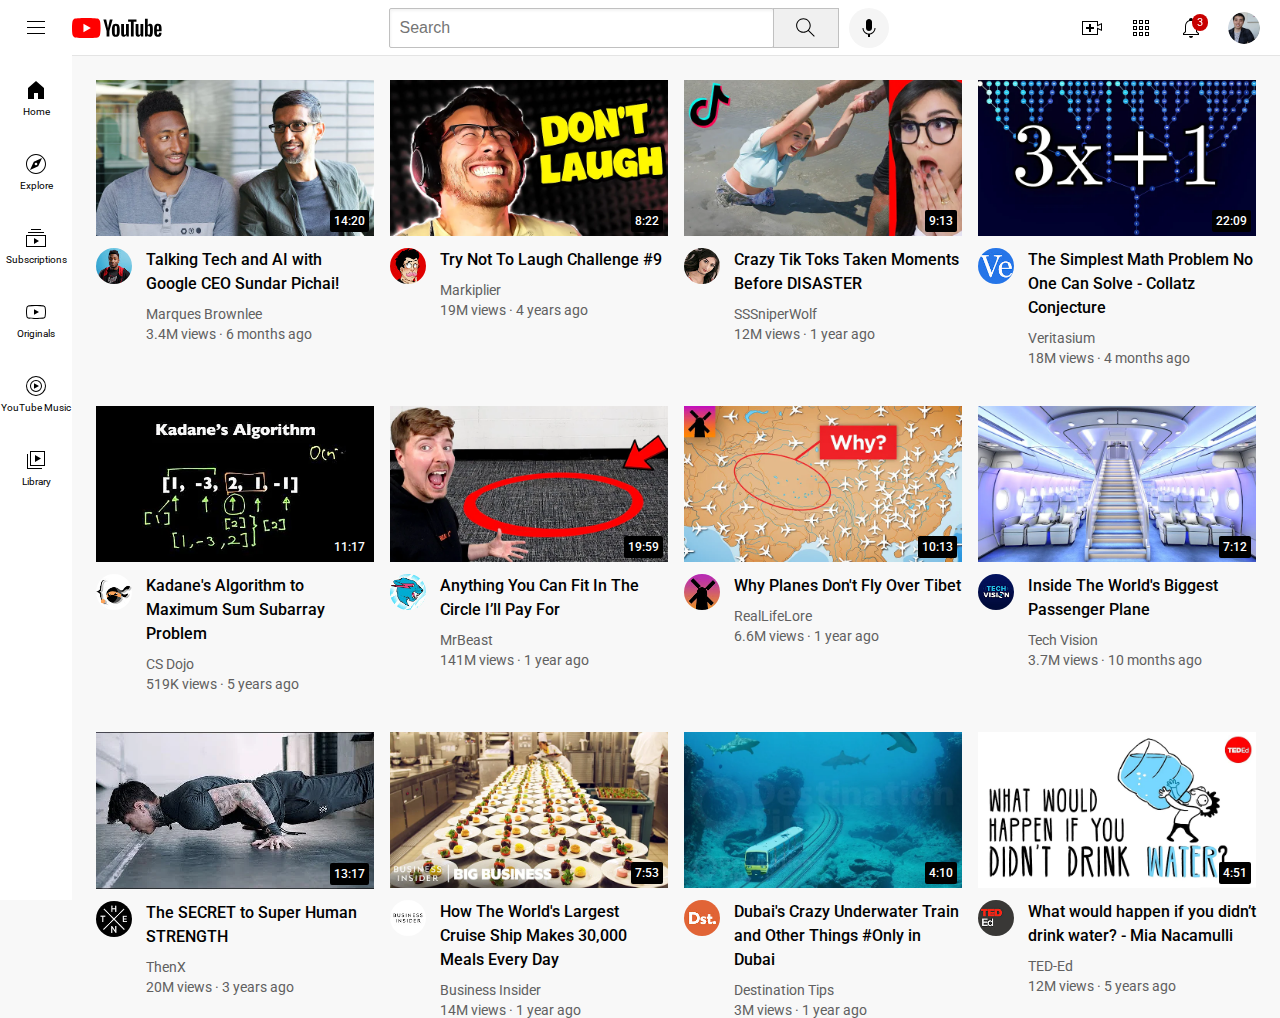
==== index1.html @ c74dbeb5 "Rename index.html to index1.html" ====
<!DOCTYPE html>
<html>
  <head>
    <title>YouTube.com Clone</title>

    <link rel="preconnect" href="https://fonts.googleapis.com">
    <link rel="preconnect" href="https://fonts.gstatic.com" crossorigin>
    <link href="https://fonts.googleapis.com/css2?family=Roboto:wght@400;500;700&display=swap" rel="stylesheet">

    <link rel="stylesheet" href="styles/general.css">
    <link rel="stylesheet" href="styles/header.css">
    <link rel="stylesheet" href="styles/video.css">
    <link rel="stylesheet" href="styles/sidebar.css">
  </head>
  <body>
    <header class="header">
      <div class="left-section">
        <img class="hamburger-menu" src="icons/hamburger-menu.svg">
        <img class="youtube-logo" src="icons/youtube-logo.svg">
      </div>
      <div class="middle-section">
        <input class="search-bar" type="text" placeholder="Search">
        <button class="search-button">
          <img class="search-icon" src="icons/search.svg">
          <div class="tooltip">Search</div>
        </button>
        <!-- Put position absolute inside position relative -->
        <button class="voice-search-button">
          <img class="voice-search-icon" src="icons/voice-search-icon.svg">
          <div class="tooltip">Search with your voice</div>
        </button>
      </div>
      <div class="right-section">
        <div class="upload-icon-container">
          <img class="upload-icon" src="icons/upload.svg">
          <div class="tooltip">Create</div>
        </div>
        <div class="youtube-apps-icon-container">
          <img class="youtube-apps-icon" src="icons/youtube-apps.svg">
          <div class="tooltip">YouTube Apps</div>
        </div>
        <div class="notifications-icon-container">
          <img class="notifications-icon" src="icons/notifications.svg">
          <div class="notifications-count">3</div>
          <div class="tooltip">Notifications</div>
        </div>
        <img class="current-user-picture" src="channel-pictures/my-channel.jpeg">
      </div>
    </header>

    <nav class="sidebar">
      <div class="sidebar-link">
        <img src="icons/home.svg">
        <div>Home</div>
      </div>
      <div class="sidebar-link">
        <img src="icons/explore.svg">
        <div>Explore</div>
      </div>
      <div class="sidebar-link">
        <img src="icons/subscriptions.svg">
        <div>Subscriptions</div>
      </div>
      <div class="sidebar-link">
        <img src="icons/originals.svg">
        <div>Originals</div>
      </div>
      <div class="sidebar-link">
        <img src="icons/youtube-music.svg">
        <div>YouTube Music</div>
      </div>
      <div class="sidebar-link">
        <img src="icons/library.svg">
        <div>Library</div>
      </div>
    </nav>

    <main>
      <section class="video-grid">
        <div class="video-preview">
          <div class="thumbnail-row">
            <img class="thumbnail" src="thumbnails/thumbnail-1.webp">
            <div class="video-time">14:20</div>
          </div>
          <div class="video-info-grid">
            <div class="channel-picture">
              <img class="profile-picture" src="channel-pictures/channel-1.jpeg">
            </div>
            <div class="video-info">
              <p class="video-title">
                Talking Tech and AI with Google CEO Sundar Pichai!
              </p>
              <p class="video-author">
                Marques Brownlee
              </p>
              <p class="video-stats">
                3.4M views &#183; 6 months ago
              </p>
            </div>
          </div>
        </div>

        <div class="video-preview">
          <div class="thumbnail-row">
            <img class="thumbnail" src="thumbnails/thumbnail-2.webp">
            <div class="video-time">8:22</div>
          </div>
          <div class="video-info-grid">
            <div class="channel-picture">
              <img class="profile-picture" src="channel-pictures/channel-2.jpeg">
            </div>
            <div class="video-info">
              <p class="video-title">
                Try Not To Laugh Challenge #9
              </p>
              <p class="video-author">
                Markiplier
              </p>
              <p class="video-stats">
                19M views &#183; 4 years ago
              </p>
            </div>
          </div>
        </div>

        <div class="video-preview">
          <div class="thumbnail-row">
            <img class="thumbnail" src="thumbnails/thumbnail-3.webp">
            <div class="video-time">9:13</div>
          </div>
          <div class="video-info-grid">
            <div class="channel-picture">
              <img class="profile-picture" src="channel-pictures/channel-3.jpeg">
            </div>
            <div class="video-info">
              <p class="video-title">
                Crazy Tik Toks Taken Moments Before DISASTER
              </p>
              <p class="video-author">
                SSSniperWolf
              </p>
              <p class="video-stats">
                12M views &#183; 1 year ago
              </p>
            </div>
          </div>
        </div>

        <div class="video-preview">
          <div class="thumbnail-row">
            <img class="thumbnail" src="thumbnails/thumbnail-4.webp">
            <div class="video-time">22:09</div>
          </div>
          <div class="video-info-grid">
            <div class="channel-picture">
              <img class="profile-picture" src="channel-pictures/channel-4.jpeg">
            </div>
            <div class="video-info">
              <p class="video-title">
                The Simplest Math Problem No One Can Solve - Collatz Conjecture
              </p>
              <p class="video-author">
                Veritasium
              </p>
              <p class="video-stats">
                18M views &#183; 4 months ago
              </p>
            </div>
          </div>
        </div>

        <div class="video-preview">
          <div class="thumbnail-row">
            <img class="thumbnail" src="thumbnails/thumbnail-5.webp">
            <div class="video-time">11:17</div>
          </div>
          <div class="video-info-grid">
            <div class="channel-picture">
              <img class="profile-picture" src="channel-pictures/channel-5.jpeg">
            </div>
            <div class="video-info">
              <p class="video-title">
                Kadane's Algorithm to Maximum Sum Subarray Problem
              </p>
              <p class="video-author">
                CS Dojo
              </p>
              <p class="video-stats">
                519K views &#183; 5 years ago
              </p>
            </div>
          </div>
        </div>

        <div class="video-preview">
          <div class="thumbnail-row">
            <img class="thumbnail" src="thumbnails/thumbnail-6.webp">
            <div class="video-time">19:59</div>
          </div>
          <div class="video-info-grid">
            <div class="channel-picture">
              <img class="profile-picture" src="channel-pictures/channel-6.jpeg">
            </div>
            <div class="video-info">
              <p class="video-title">
                Anything You Can Fit In The Circle I’ll Pay For
              </p>
              <p class="video-author">
                MrBeast
              </p>
              <p class="video-stats">
                141M views &#183; 1 year ago
              </p>
            </div>
          </div>
        </div>

        <div class="video-preview">
          <div class="thumbnail-row">
            <img class="thumbnail" src="thumbnails/thumbnail-7.webp">
            <div class="video-time">10:13</div>
          </div>
          <div class="video-info-grid">
            <div class="channel-picture">
              <img class="profile-picture" src="channel-pictures/channel-7.jpeg">
            </div>
            <div class="video-info">
              <p class="video-title">
                Why Planes Don't Fly Over Tibet
              </p>
              <p class="video-author">
                RealLifeLore
              </p>
              <p class="video-stats">
                6.6M views &#183; 1 year ago
              </p>
            </div>
          </div>
        </div>

        <div class="video-preview">
          <div class="thumbnail-row">
            <img class="thumbnail" src="thumbnails/thumbnail-8.webp">
            <div class="video-time">7:12</div>
          </div>
          <div class="video-info-grid">
            <div class="channel-picture">
              <img class="profile-picture" src="channel-pictures/channel-8.jpeg">
            </div>
            <div class="video-info">
              <p class="video-title">
                Inside The World's Biggest Passenger Plane
              </p>
              <p class="video-author">
                Tech Vision
              </p>
              <p class="video-stats">
                3.7M views &#183; 10 months ago
              </p>
            </div>
          </div>
        </div>

        <div class="video-preview">
          <div class="thumbnail-row">
            <img class="thumbnail" src="thumbnails/thumbnail-9.webp">
            <div class="video-time">13:17</div>
          </div>
          <div class="video-info-grid">
            <div class="channel-picture">
              <img class="profile-picture" src="channel-pictures/channel-9.jpeg">
            </div>
            <div class="video-info">
              <p class="video-title">
                The SECRET to Super Human STRENGTH
              </p>
              <p class="video-author">
                ThenX
              </p>
              <p class="video-stats">
                20M views &#183; 3 years ago
              </p>
            </div>
          </div>
        </div>

        <div class="video-preview">
          <div class="thumbnail-row">
            <img class="thumbnail" src="thumbnails/thumbnail-10.webp">
            <div class="video-time">7:53</div>
          </div>
          <div class="video-info-grid">
            <div class="channel-picture">
              <img class="profile-picture" src="channel-pictures/channel-10.jpeg">
            </div>
            <div class="video-info">
              <p class="video-title">
                How The World's Largest Cruise Ship Makes 30,000 Meals Every Day
              </p>
              <p class="video-author">
                Business Insider
              </p>
              <p class="video-stats">
                14M views &#183; 1 year ago
              </p>
            </div>
          </div>
        </div>

        <div class="video-preview">
          <div class="thumbnail-row">
            <img class="thumbnail" src="thumbnails/thumbnail-11.webp">
            <div class="video-time">4:10</div>
          </div>
          <div class="video-info-grid">
            <div class="channel-picture">
              <img class="profile-picture" src="channel-pictures/channel-11.jpeg">
            </div>
            <div class="video-info">
              <p class="video-title">
                Dubai's Crazy Underwater Train and Other Things #Only in Dubai
              </p>
              <p class="video-author">
                Destination Tips
              </p>
              <p class="video-stats">
                3M views &#183; 1 year ago
              </p>
            </div>
          </div>
        </div>

        <div class="video-preview">
          <div class="thumbnail-row">
            <img class="thumbnail" src="thumbnails/thumbnail-12.webp">
            <div class="video-time">4:51</div>
          </div>
          <div class="video-info-grid">
            <div class="channel-picture">
              <img class="profile-picture" src="channel-pictures/channel-12.jpeg">
            </div>
            <div class="video-info">
              <p class="video-title">
                What would happen if you didn’t drink water? - Mia Nacamulli
              </p>
              <p class="video-author">
                TED-Ed
              </p>
              <p class="video-stats">
                12M views &#183; 5 years ago
              </p>
            </div>
          </div>
        </div>
      </section>
    </main>
  </body>
</html>
---- styles/general.css ----
p {
  margin-top: 0;
  margin-bottom: 0;
}

body {
  /* This style below will be inherited */
  font-family: Roboto, Arial;
  margin: 0;
  padding-top: 80px;
  padding-left: 96px;
  padding-right: 24px;
  background-color: rgb(248, 248, 248);
}
---- styles/header.css ----
.header {
  height: 55px;

  display: flex;
  flex-direction: row;
  justify-content: space-between;

  position: fixed;
  top: 0;
  left: 0;
  right: 0;
  z-index: 100;

  background-color: white;
  border-bottom-width: 1px;
  border-bottom-style: solid;
  border-bottom-color: rgb(228, 228, 228);
}

.left-section {
  display: flex;
  align-items: center;
}

.hamburger-menu {
  height: 24px;
  margin-left: 24px;
  margin-right: 24px;
}

.youtube-logo {
  height: 20px;
}

.middle-section {
  flex: 1;
  margin-left: 70px;
  margin-right: 35px;
  max-width: 500px;
  display: flex;
  align-items: center;
}

.search-bar {
  flex: 1;
  height: 36px;
  padding-left: 10px;
  font-size: 16px;
  border: 1px solid rgb(192, 192, 192);
  border-radius: 2px;
  box-shadow: inset 1px 2px 3px rgba(0, 0, 0, 0.05);
  width: 0;
}

.search-bar::placeholder {
  font-size: 16px;
}

.search-button {
  height: 40px;
  width: 66px;
  background-color: rgb(240, 240, 240);
  border-width: 1px;
  border-style: solid;
  border-color: rgb(192, 192, 192);
  margin-left: -1px;
  margin-right: 10px;
}

.search-button,
.voice-search-button,
.upload-icon-container {
  display: flex;
  justify-content: center;
  align-items: center;
  position: relative;
}

.search-button .tooltip,
.voice-search-button .tooltip,
.upload-icon-container .tooltip {
  position: absolute;
  background-color: gray;
  color: white;
  padding-top: 4px;
  padding-bottom: 4px;
  padding-left: 8px;
  padding-right: 8px;
  border-radius: 2px;
  font-size: 12px;
  bottom: -30px;
  opacity: 0;
  transition: opacity 0.15s;
  pointer-events: none;
  white-space: nowrap;
}

.search-button:hover .tooltip,
.voice-search-button:hover .tooltip,
.upload-icon-container:hover .tooltip {
  opacity: 1;
}

.search-icon {
  height: 25px;
}

.voice-search-button {
  height: 40px;
  width: 40px;
  border-radius: 20px;
  border: none;
  background-color: rgb(245, 245, 245);
}

.voice-search-icon {
  height: 24px;
}

.right-section {
  width: 180px;
  margin-right: 20px;
  display: flex;
  align-items: center;
  justify-content: space-between;
  flex-shrink: 0;
}

.upload-icon {
  height: 24px;
}

.youtube-apps-icon {
  height: 24px;
}

.notifications-icon {
  height: 24px;
}

.notifications-icon-container {
  position: relative;
}

.notifications-count {
  position: absolute;
  top: -2px;
  right: -5px;
  background-color: rgb(200, 0, 0);
  color: white;
  font-size: 11px;
  padding-left: 5px;
  padding-right: 5px;
  padding-top: 2px;
  padding-bottom: 2px;
  border-radius: 10px;
}

.current-user-picture {
  height: 32px;
  border-radius: 16px;
}

.search-button,
.voice-search-button,
.upload-icon-container,
.youtube-apps-icon-container,
.notifications-icon-container {
  display: flex;
  justify-content: center;
  align-items: center;
  position: relative;
  cursor: pointer;
}

.search-button .tooltip,
.voice-search-button .tooltip,
.upload-icon-container .tooltip,
.youtube-apps-icon-container .tooltip,
.notifications-icon-container .tooltip {
  font-family: Roboto, Arial;
  position: absolute;
  background-color: gray;
  color: white;
  padding-top: 4px;
  padding-bottom: 4px;
  padding-left: 8px;
  padding-right: 8px;
  border-radius: 2px;
  font-size: 12px;
  bottom: -30px;
  opacity: 0;
  transition: opacity 0.15s;
  pointer-events: none;
  white-space: nowrap;
}

.search-button:hover .tooltip,
.voice-search-button:hover .tooltip,
.upload-icon-container:hover .tooltip,
.youtube-apps-icon-container:hover .tooltip,
.notifications-icon-container:hover .tooltip {
  opacity: 1;
}
---- styles/video.css ----
.thumbnail {
  width: 100%;
}

.video-title {
  margin-top: 0;
  font-size: 14px;
  font-weight: 500;
  line-height: 20px;
  margin-bottom: 10px;
}

.video-info-grid {
  display: grid;
  grid-template-columns: 50px 1fr;
}

.profile-picture {
  width: 36px;
  border-radius: 50px;
}

.thumbnail-row {
  margin-bottom: 8px;
  position: relative;
}

.video-author,
.video-stats {
  font-size: 12px;
  color: rgb(96, 96, 96);
}

.video-author {
  margin-bottom: 4px;
}

@media (min-width: 1000px) {
  .video-title {
    font-size: 16px;
    line-height: 24px;
  }
}

@media (min-width: 1000px) {
  .video-author,
  .video-stats {
    font-size: 14px;
  }
}

.video-grid {
  display: grid;
  grid-template-columns: 1fr 1fr 1fr;
  column-gap: 16px;
  row-gap: 40px;
}

@media (max-width: 750px) {
  .video-grid {
    grid-template-columns: 1fr 1fr;
  }
}

@media (min-width: 751px) and (max-width: 999px) {
  .video-grid {
    grid-template-columns: 1fr 1fr 1fr;
  }
}

@media (min-width: 1000px) {
  .video-grid {
    grid-template-columns: 1fr 1fr 1fr 1fr;
  }
}

.video-time {
  font-size: 12px;
  font-weight: 500;
  padding: 4px;
  border-radius: 2px;
  background-color: black;
  color: white;
  position: absolute;
  bottom: 8px;
  right: 5px;
}
---- styles/sidebar.css ----
.sidebar {
  position: fixed;
  left: 0;
  bottom: 0;
  top: 55px;
  background-color: white;
  width: 72px;
  z-index: 200;
  padding-top: 5px;
}

.sidebar-link {
  height: 74px;
  display: flex;
  justify-content: center;
  align-items: center;
  flex-direction: column;
  cursor: pointer;
}

.sidebar-link:hover {
  background-color: rgb(235, 235, 235);
}

.sidebar-link img {
  height: 24px;
  margin-bottom: 4px;
}

.sidebar-link div {
  font-size: 10px;
}
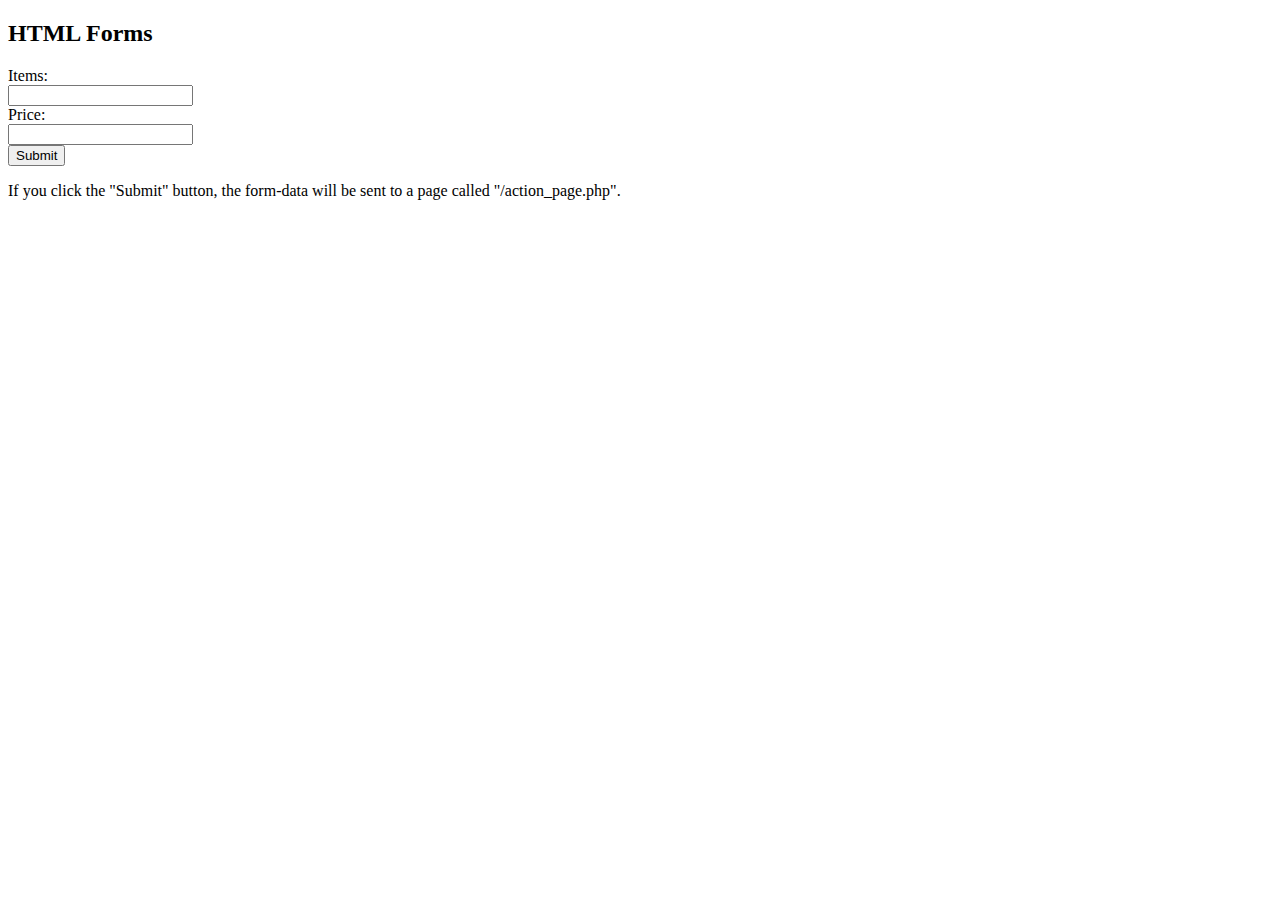
==== commit 4e59368e: "changed the index.html name to index1.html" ====
--- a/index1.html
+++ b/index1.html
@@ -1,358 +1,20 @@
 <!DOCTYPE html>
 <html>
-  <head>
-    <title>YouTube.com Clone</title>
+<body>
 
-    <link rel="preconnect" href="https://fonts.googleapis.com">
-    <link rel="preconnect" href="https://fonts.gstatic.com" crossorigin>
-    <link href="https://fonts.googleapis.com/css2?family=Roboto:wght@400;500;700&display=swap" rel="stylesheet">
+<h2>HTML Forms</h2>
 
-    <link rel="stylesheet" href="styles/general.css">
-    <link rel="stylesheet" href="styles/header.css">
-    <link rel="stylesheet" href="styles/video.css">
-    <link rel="stylesheet" href="styles/sidebar.css">
-  </head>
-  <body>
-    <header class="header">
-      <div class="left-section">
-        <img class="hamburger-menu" src="icons/hamburger-menu.svg">
-        <img class="youtube-logo" src="icons/youtube-logo.svg">
-      </div>
-      <div class="middle-section">
-        <input class="search-bar" type="text" placeholder="Search">
-        <button class="search-button">
-          <img class="search-icon" src="icons/search.svg">
-          <div class="tooltip">Search</div>
-        </button>
-        <!-- Put position absolute inside position relative -->
-        <button class="voice-search-button">
-          <img class="voice-search-icon" src="icons/voice-search-icon.svg">
-          <div class="tooltip">Search with your voice</div>
-        </button>
-      </div>
-      <div class="right-section">
-        <div class="upload-icon-container">
-          <img class="upload-icon" src="icons/upload.svg">
-          <div class="tooltip">Create</div>
-        </div>
-        <div class="youtube-apps-icon-container">
-          <img class="youtube-apps-icon" src="icons/youtube-apps.svg">
-          <div class="tooltip">YouTube Apps</div>
-        </div>
-        <div class="notifications-icon-container">
-          <img class="notifications-icon" src="icons/notifications.svg">
-          <div class="notifications-count">3</div>
-          <div class="tooltip">Notifications</div>
-        </div>
-        <img class="current-user-picture" src="channel-pictures/my-channel.jpeg">
-      </div>
-    </header>
+<form action="https://script.google.com/macros/s/AKfycbzohDpCvJfpJvBXtCmQQwioUbmN5SwbtHp1Wi6rS2tCNkgW8O_1iesQJP8DA7-o0zzCgQ/exec?gid=0
+" method="get">
+  <label for="list">Items:</label><br>
+  <input type="text" id="list" name="list"><br>
+  <label for="price">Price:</label><br>
+  <input type="text" id="price" name="price"><br>
+  <input type="submit" value="Submit">
+</form> 
 
-    <nav class="sidebar">
-      <div class="sidebar-link">
-        <img src="icons/home.svg">
-        <div>Home</div>
-      </div>
-      <div class="sidebar-link">
-        <img src="icons/explore.svg">
-        <div>Explore</div>
-      </div>
-      <div class="sidebar-link">
-        <img src="icons/subscriptions.svg">
-        <div>Subscriptions</div>
-      </div>
-      <div class="sidebar-link">
-        <img src="icons/originals.svg">
-        <div>Originals</div>
-      </div>
-      <div class="sidebar-link">
-        <img src="icons/youtube-music.svg">
-        <div>YouTube Music</div>
-      </div>
-      <div class="sidebar-link">
-        <img src="icons/library.svg">
-        <div>Library</div>
-      </div>
-    </nav>
+<p>If you click the "Submit" button, the form-data will be sent to a page called "/action_page.php".</p>
 
-    <main>
-      <section class="video-grid">
-        <div class="video-preview">
-          <div class="thumbnail-row">
-            <img class="thumbnail" src="thumbnails/thumbnail-1.webp">
-            <div class="video-time">14:20</div>
-          </div>
-          <div class="video-info-grid">
-            <div class="channel-picture">
-              <img class="profile-picture" src="channel-pictures/channel-1.jpeg">
-            </div>
-            <div class="video-info">
-              <p class="video-title">
-                Talking Tech and AI with Google CEO Sundar Pichai!
-              </p>
-              <p class="video-author">
-                Marques Brownlee
-              </p>
-              <p class="video-stats">
-                3.4M views &#183; 6 months ago
-              </p>
-            </div>
-          </div>
-        </div>
+</body>
+</html>
 
-        <div class="video-preview">
-          <div class="thumbnail-row">
-            <img class="thumbnail" src="thumbnails/thumbnail-2.webp">
-            <div class="video-time">8:22</div>
-          </div>
-          <div class="video-info-grid">
-            <div class="channel-picture">
-              <img class="profile-picture" src="channel-pictures/channel-2.jpeg">
-            </div>
-            <div class="video-info">
-              <p class="video-title">
-                Try Not To Laugh Challenge #9
-              </p>
-              <p class="video-author">
-                Markiplier
-              </p>
-              <p class="video-stats">
-                19M views &#183; 4 years ago
-              </p>
-            </div>
-          </div>
-        </div>
-
-        <div class="video-preview">
-          <div class="thumbnail-row">
-            <img class="thumbnail" src="thumbnails/thumbnail-3.webp">
-            <div class="video-time">9:13</div>
-          </div>
-          <div class="video-info-grid">
-            <div class="channel-picture">
-              <img class="profile-picture" src="channel-pictures/channel-3.jpeg">
-            </div>
-            <div class="video-info">
-              <p class="video-title">
-                Crazy Tik Toks Taken Moments Before DISASTER
-              </p>
-              <p class="video-author">
-                SSSniperWolf
-              </p>
-              <p class="video-stats">
-                12M views &#183; 1 year ago
-              </p>
-            </div>
-          </div>
-        </div>
-
-        <div class="video-preview">
-          <div class="thumbnail-row">
-            <img class="thumbnail" src="thumbnails/thumbnail-4.webp">
-            <div class="video-time">22:09</div>
-          </div>
-          <div class="video-info-grid">
-            <div class="channel-picture">
-              <img class="profile-picture" src="channel-pictures/channel-4.jpeg">
-            </div>
-            <div class="video-info">
-              <p class="video-title">
-                The Simplest Math Problem No One Can Solve - Collatz Conjecture
-              </p>
-              <p class="video-author">
-                Veritasium
-              </p>
-              <p class="video-stats">
-                18M views &#183; 4 months ago
-              </p>
-            </div>
-          </div>
-        </div>
-
-        <div class="video-preview">
-          <div class="thumbnail-row">
-            <img class="thumbnail" src="thumbnails/thumbnail-5.webp">
-            <div class="video-time">11:17</div>
-          </div>
-          <div class="video-info-grid">
-            <div class="channel-picture">
-              <img class="profile-picture" src="channel-pictures/channel-5.jpeg">
-            </div>
-            <div class="video-info">
-              <p class="video-title">
-                Kadane's Algorithm to Maximum Sum Subarray Problem
-              </p>
-              <p class="video-author">
-                CS Dojo
-              </p>
-              <p class="video-stats">
-                519K views &#183; 5 years ago
-              </p>
-            </div>
-          </div>
-        </div>
-
-        <div class="video-preview">
-          <div class="thumbnail-row">
-            <img class="thumbnail" src="thumbnails/thumbnail-6.webp">
-            <div class="video-time">19:59</div>
-          </div>
-          <div class="video-info-grid">
-            <div class="channel-picture">
-              <img class="profile-picture" src="channel-pictures/channel-6.jpeg">
-            </div>
-            <div class="video-info">
-              <p class="video-title">
-                Anything You Can Fit In The Circle I’ll Pay For
-              </p>
-              <p class="video-author">
-                MrBeast
-              </p>
-              <p class="video-stats">
-                141M views &#183; 1 year ago
-              </p>
-            </div>
-          </div>
-        </div>
-
-        <div class="video-preview">
-          <div class="thumbnail-row">
-            <img class="thumbnail" src="thumbnails/thumbnail-7.webp">
-            <div class="video-time">10:13</div>
-          </div>
-          <div class="video-info-grid">
-            <div class="channel-picture">
-              <img class="profile-picture" src="channel-pictures/channel-7.jpeg">
-            </div>
-            <div class="video-info">
-              <p class="video-title">
-                Why Planes Don't Fly Over Tibet
-              </p>
-              <p class="video-author">
-                RealLifeLore
-              </p>
-              <p class="video-stats">
-                6.6M views &#183; 1 year ago
-              </p>
-            </div>
-          </div>
-        </div>
-
-        <div class="video-preview">
-          <div class="thumbnail-row">
-            <img class="thumbnail" src="thumbnails/thumbnail-8.webp">
-            <div class="video-time">7:12</div>
-          </div>
-          <div class="video-info-grid">
-            <div class="channel-picture">
-              <img class="profile-picture" src="channel-pictures/channel-8.jpeg">
-            </div>
-            <div class="video-info">
-              <p class="video-title">
-                Inside The World's Biggest Passenger Plane
-              </p>
-              <p class="video-author">
-                Tech Vision
-              </p>
-              <p class="video-stats">
-                3.7M views &#183; 10 months ago
-              </p>
-            </div>
-          </div>
-        </div>
-
-        <div class="video-preview">
-          <div class="thumbnail-row">
-            <img class="thumbnail" src="thumbnails/thumbnail-9.webp">
-            <div class="video-time">13:17</div>
-          </div>
-          <div class="video-info-grid">
-            <div class="channel-picture">
-              <img class="profile-picture" src="channel-pictures/channel-9.jpeg">
-            </div>
-            <div class="video-info">
-              <p class="video-title">
-                The SECRET to Super Human STRENGTH
-              </p>
-              <p class="video-author">
-                ThenX
-              </p>
-              <p class="video-stats">
-                20M views &#183; 3 years ago
-              </p>
-            </div>
-          </div>
-        </div>
-
-        <div class="video-preview">
-          <div class="thumbnail-row">
-            <img class="thumbnail" src="thumbnails/thumbnail-10.webp">
-            <div class="video-time">7:53</div>
-          </div>
-          <div class="video-info-grid">
-            <div class="channel-picture">
-              <img class="profile-picture" src="channel-pictures/channel-10.jpeg">
-            </div>
-            <div class="video-info">
-              <p class="video-title">
-                How The World's Largest Cruise Ship Makes 30,000 Meals Every Day
-              </p>
-              <p class="video-author">
-                Business Insider
-              </p>
-              <p class="video-stats">
-                14M views &#183; 1 year ago
-              </p>
-            </div>
-          </div>
-        </div>
-
-        <div class="video-preview">
-          <div class="thumbnail-row">
-            <img class="thumbnail" src="thumbnails/thumbnail-11.webp">
-            <div class="video-time">4:10</div>
-          </div>
-          <div class="video-info-grid">
-            <div class="channel-picture">
-              <img class="profile-picture" src="channel-pictures/channel-11.jpeg">
-            </div>
-            <div class="video-info">
-              <p class="video-title">
-                Dubai's Crazy Underwater Train and Other Things #Only in Dubai
-              </p>
-              <p class="video-author">
-                Destination Tips
-              </p>
-              <p class="video-stats">
-                3M views &#183; 1 year ago
-              </p>
-            </div>
-          </div>
-        </div>
-
-        <div class="video-preview">
-          <div class="thumbnail-row">
-            <img class="thumbnail" src="thumbnails/thumbnail-12.webp">
-            <div class="video-time">4:51</div>
-          </div>
-          <div class="video-info-grid">
-            <div class="channel-picture">
-              <img class="profile-picture" src="channel-pictures/channel-12.jpeg">
-            </div>
-            <div class="video-info">
-              <p class="video-title">
-                What would happen if you didn’t drink water? - Mia Nacamulli
-              </p>
-              <p class="video-author">
-                TED-Ed
-              </p>
-              <p class="video-stats">
-                12M views &#183; 5 years ago
-              </p>
-            </div>
-          </div>
-        </div>
-      </section>
-    </main>
-  </body>
-</html>
